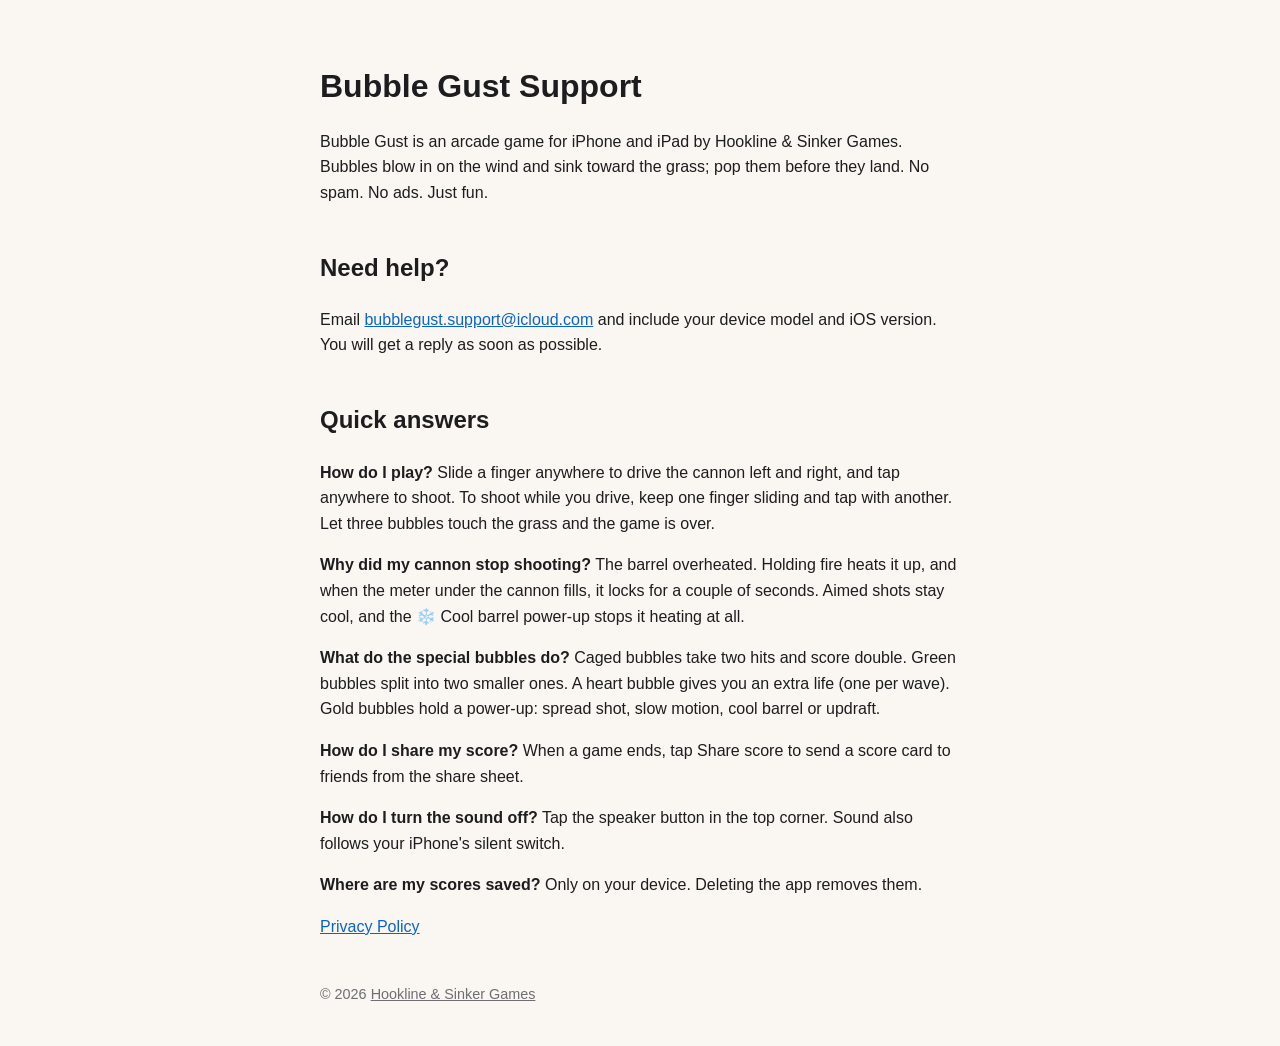
==== bubble-gust/index.html @ 19bebbf9 "Hookline & Sinker site: studio home, Nooked and Bubble Gust support and privacy pages Co-Authored-By" ====
<!doctype html>
<html lang="en">
<head>
<meta charset="utf-8">
<meta name="viewport" content="width=device-width,initial-scale=1">
<title>Bubble Gust Support</title>
<link rel="icon" href="../assets/bubble-gust-icon.png">
<link rel="stylesheet" href="../site.css">
</head>
<body>
<h1>Bubble Gust Support</h1>
<p>Bubble Gust is an arcade game for iPhone and iPad by Hookline &amp; Sinker Games. Bubbles blow in on the wind and sink toward the grass; pop them before they land. No spam. No ads. Just fun.</p>
<h2>Need help?</h2>
<p>Email <a href="mailto:bubblegust.support@icloud.com">bubblegust.support@icloud.com</a> and include your device model and iOS version. You will get a reply as soon as possible.</p>
<h2>Quick answers</h2>
<p><strong>How do I play?</strong> Slide a finger anywhere to drive the cannon left and right, and tap anywhere to shoot. To shoot while you drive, keep one finger sliding and tap with another. Let three bubbles touch the grass and the game is over.</p>
<p><strong>Why did my cannon stop shooting?</strong> The barrel overheated. Holding fire heats it up, and when the meter under the cannon fills, it locks for a couple of seconds. Aimed shots stay cool, and the ❄️ Cool barrel power-up stops it heating at all.</p>
<p><strong>What do the special bubbles do?</strong> Caged bubbles take two hits and score double. Green bubbles split into two smaller ones. A heart bubble gives you an extra life (one per wave). Gold bubbles hold a power-up: spread shot, slow motion, cool barrel or updraft.</p>
<p><strong>How do I share my score?</strong> When a game ends, tap Share score to send a score card to friends from the share sheet.</p>
<p><strong>How do I turn the sound off?</strong> Tap the speaker button in the top corner. Sound also follows your iPhone's silent switch.</p>
<p><strong>Where are my scores saved?</strong> Only on your device. Deleting the app removes them.</p>
<p><a href="privacy.html">Privacy Policy</a></p>
<footer>&copy; 2026 <a href="../">Hookline &amp; Sinker Games</a></footer>
</body>
</html>
---- site.css ----
/* Shared by every page. Same look as Nooked's original support pages. */
body {
  font-family: -apple-system, BlinkMacSystemFont, "Segoe UI", Helvetica, Arial, sans-serif;
  max-width: 640px; margin: 0 auto; padding: 40px 20px;
  line-height: 1.6; color: #1d1d1f; background: #faf7f2;
}
h1 { font-size: 2rem; margin-bottom: .2em; }
h2 { margin-top: 1.8em; }
a { color: #0a64c8; }
footer { margin-top: 3em; font-size: .9rem; color: #6e6e73; }
footer a { color: inherit; }

/* Studio home */
.logo { display: block; width: 260px; max-width: 70%; margin: 0 auto 8px; }
.tagline { text-align: center; color: #6e6e73; margin-top: 0; }
.games { list-style: none; padding: 0; margin: 2em 0 0; }
.games li {
  display: flex; gap: 16px; align-items: center;
  padding: 16px; margin-bottom: 12px; border-radius: 16px; background: #fff;
  box-shadow: 0 1px 3px rgba(0, 0, 0, .08);
}
.games img { width: 72px; height: 72px; border-radius: 16px; flex: none; }
.games h2 { margin: 0; font-size: 1.25rem; }
.games p { margin: 2px 0 6px; }
.games .links a { margin-right: 14px; white-space: nowrap; }
.sr-only { position: absolute; width: 1px; height: 1px; overflow: hidden; clip: rect(0 0 0 0); }
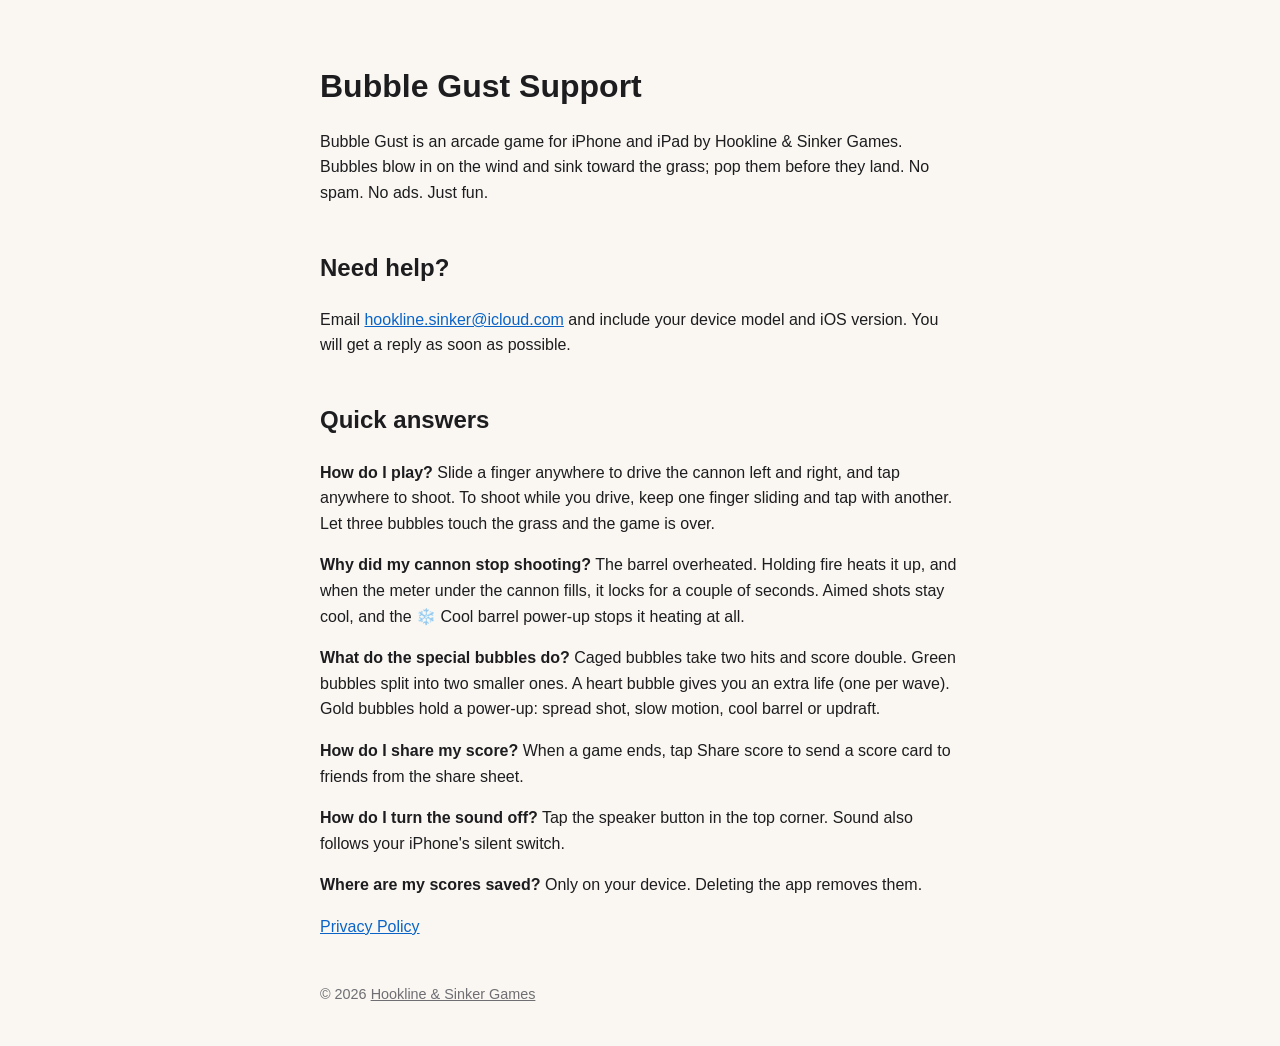
==== commit c7934fe5: "Bubble Gust pages and studio home use hookline.sinker@icloud.com Co-Authored-By: Claude Opus 5.5 <no" ====
--- a/bubble-gust/index.html
+++ b/bubble-gust/index.html
@@ -11,7 +11,7 @@
 <h1>Bubble Gust Support</h1>
 <p>Bubble Gust is an arcade game for iPhone and iPad by Hookline &amp; Sinker Games. Bubbles blow in on the wind and sink toward the grass; pop them before they land. No spam. No ads. Just fun.</p>
 <h2>Need help?</h2>
-<p>Email <a href="mailto:bubblegust.support@icloud.com">bubblegust.support@icloud.com</a> and include your device model and iOS version. You will get a reply as soon as possible.</p>
+<p>Email <a href="mailto:hookline.sinker@icloud.com?subject=Bubble%20Gust%20support">hookline.sinker@icloud.com</a> and include your device model and iOS version. You will get a reply as soon as possible.</p>
 <h2>Quick answers</h2>
 <p><strong>How do I play?</strong> Slide a finger anywhere to drive the cannon left and right, and tap anywhere to shoot. To shoot while you drive, keep one finger sliding and tap with another. Let three bubbles touch the grass and the game is over.</p>
 <p><strong>Why did my cannon stop shooting?</strong> The barrel overheated. Holding fire heats it up, and when the meter under the cannon fills, it locks for a couple of seconds. Aimed shots stay cool, and the ❄️ Cool barrel power-up stops it heating at all.</p>
